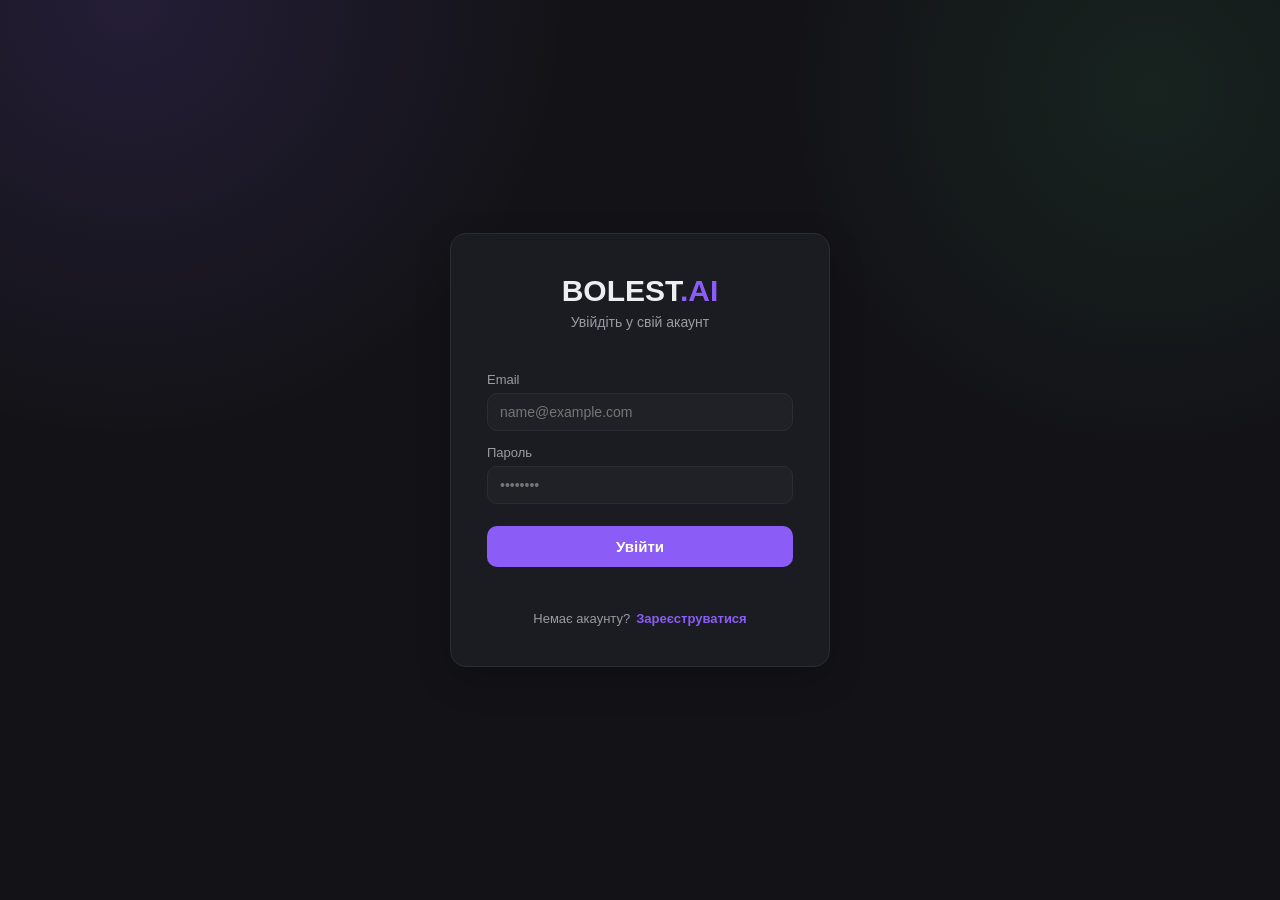
==== index.html @ 232102df "Update index.html" ====
<!DOCTYPE html>
<html lang="uk">
<head>
  <meta charset="UTF-8">
  <meta name="viewport" content="width=device-width, initial-scale=1.0">
  <title>BOLEST.AI — Підготовка до НМТ</title>
  <link rel="stylesheet" href="style.css">
  <!-- Supabase SDK -->
  <script src="https://cdn.jsdelivr.net/npm/@supabase/supabase-js@2"></script>
  <script defer src="script.js"></script>
  <link rel="stylesheet" href="https://cdn.jsdelivr.net/npm/katex@0.16.8/dist/katex.min.css">
  <script defer src="https://cdn.jsdelivr.net/npm/katex@0.16.8/dist/katex.min.js"></script>
  <script defer src="https://cdn.jsdelivr.net/npm/katex@0.16.8/dist/contrib/auto-render.min.js"></script>
</head>
<body>

  <!-- МОДАЛЬНЕ ВІКНО -->
  <div id="modal-overlay" class="modal-overlay">
    <div class="modal-box">
      <button id="modal-close" class="modal-close-btn">&times;</button>
      <div id="modal-content"></div>
    </div>
  </div>

  <!-- ЕКРАН 1: АВТОРИЗАЦІЯ -->
  <div id="screen-auth" class="screen active">
    <div class="auth-container">
      <div class="auth-card">
        <h1 class="auth-logo">BOLEST<span>.AI</span></h1>
        <p id="auth-mode-subtitle" class="auth-subtitle">Увійдіть у свій акаунт</p>
        
        <div class="auth-form">
          <label class="auth-label">Email</label>
          <input type="email" id="email-input" class="auth-input" placeholder="name@example.com">
          
          <label class="auth-label">Пароль</label>
          <input type="password" id="password-input" class="auth-input" placeholder="••••••••">
          
          <button id="auth-submit-btn" class="auth-btn" type="button">Увійти</button>
          <p id="auth-note" class="auth-note"></p>
          
          <div class="auth-switch-row">
            <span id="auth-switch-text">Немає акаунту?</span>
            <button id="auth-switch-btn" class="auth-switch-link" type="button">Зареєструватися</button>
          </div>
        </div>
      </div>
    </div>
  </div>

  <!-- ЕКРАН 2: НАЛАШТУВАННЯ ПРОФІЛЮ -->
  <div id="screen-setup" class="screen">
    <div class="setup-container">
      <div class="setup-card">
        <h2>Налаштування профілю</h2>
        <p class="setup-subtitle">Розкажіть трохи про себе перед початком</p>
        
        <div class="setup-avatar-section">
          <div class="setup-avatar-preview">
            <img id="avatar-img" src="" alt="Avatar" style="display: none;">
            <span id="avatar-placeholder">?</span>
          </div>
          <label class="setup-file-label">
            Обрати аватарку
            <input type="file" id="avatar-input" accept="image/*" style="display: none;">
          </label>
        </div>

        <label class="auth-label">Нікнейм</label>
        <input type="text" id="nickname-input" class="auth-input" placeholder="Ваше ім'я або нік">

        <label class="auth-label">Статус або мета</label>
        <div class="setup-quote-row">
          <input type="text" id="description-input" class="auth-input" placeholder="Наприклад: Здати НМТ на 200 балів!">
          <button id="random-quote-btn" class="secondary-btn" type="button">Випадкова</button>
        </div>

        <button id="finish-setup-btn" class="auth-btn" type="button" style="margin-top: 24px;">Зберегти і продовжити</button>
      </div>
    </div>
  </div>

  <!-- ЕКРАН 3: ГОЛОВНИЙ ІНТЕРФЕЙС -->
  <div id="screen-dashboard" class="screen">
    <div class="dashboard-layout">
      
      <!-- БОКОВА ПАНЕЛЬ -->
      <aside class="sidebar">
        <div class="sidebar-logo">BOLEST<span>.AI</span></div>
        <nav class="sidebar-nav">
          <button class="nav-btn active" data-nav="dashboard">Головна</button>
          <button class="nav-btn" data-nav="analytics">Аналітика</button>
          <button class="nav-btn" data-nav="leaderboard">Рейтинг</button>
          <button class="nav-btn" data-nav="profile">Профіль</button>
          <button class="nav-btn" data-nav="contacts">Контакти</button>
          <button class="nav-btn" data-nav="about">Про проєкт</button>
        </nav>
      </aside>

      <!-- ОСНОВНИЙ КОНТЕНТ -->
      <main class="main-content">
        
        <!-- ВКЛАДКА: ГОЛОВНА -->
        <div id="view-dashboard" class="content-view active">
          <header class="content-header">
            <div>
              <h1>Головна панель</h1>
              <p>Ваш прогрес підготовки до Національного мультипредметного тесту</p>
            </div>
            <div class="level-badge-box">
              <span id="level-title">Рівень 1</span>
              <div class="level-bar"><div id="xp-fill" class="level-fill" style="width: 0%;"></div></div>
              <span id="level-points" class="level-pts">0/100</span>
            </div>
          </header>

          <div class="dashboard-grid">
            <div class="card subject-card">
              <h3>Математика</h3>
              <div class="score-display"><span id="score-math">—</span><span>/ 200</span></div>
              <p id="range-math" class="range-note">Ще не складали</p>
            </div>
            <div class="card subject-card">
              <h3>Українська мова</h3>
              <div class="score-display"><span id="score-ukrainian">—</span><span>/ 200</span></div>
              <p id="range-ukrainian" class="range-note">Ще не складали</p>
            </div>
            <div class="card subject-card">
              <h3>Історія України</h3>
              <div class="score-display"><span id="score-history">—</span><span>/ 200</span></div>
              <p id="range-history" class="range-note">Ще не складали</p>
            </div>
          </div>

          <div class="actions-row">
            <button id="btn-session" class="primary-btn">+ Навчальна сесія</button>
            <button id="btn-test" class="secondary-btn">Пробний тест</button>
          </div>

          <div class="card mt-24">
            <h3>Пріоритетні теми для опрацювання</h3>
            <div id="priorities-list" class="sessions-grid"></div>
          </div>
        </div>

        <!-- ВКЛАДКА: АНАЛІТИКА -->
        <div id="view-analytics" class="content-view">
          <header class="content-header">
            <h1>Аналітика та динаміка</h1>
            <p>Графіки зростання балів та детальна статистика по предметах</p>
          </header>

          <div class="card">
            <h3>Динаміка результатів тестів</h3>
            <div class="chart-container">
              <svg id="analytics-chart" width="640" height="280"></svg>
              <div id="chart-empty-note" class="chart-empty">Недостатньо даних для побудови графіка</div>
            </div>
          </div>

          <div class="analytics-grid mt-24">
            <div class="card">
              <h4>Математика</h4>
              <p>Питань розв'язано: <strong id="an-math-questions">0</strong></p>
              <p>Точність: <strong id="an-math-accuracy">0%</strong></p>
              <p>Останній бал: <strong id="an-table-math">—</strong></p>
            </div>
            <div class="card">
              <h4>Українська мова</h4>
              <p>Питань розв'язано: <strong id="an-ukrainian-questions">0</strong></p>
              <p>Точність: <strong id="an-ukrainian-accuracy">0%</strong></p>
              <p>Останній бал: <strong id="an-table-ukrainian">—</strong></p>
            </div>
            <div class="card">
              <h4>Історія України</h4>
              <p>Питань розв'язано: <strong id="an-history-questions">0</strong></p>
              <p>Точність: <strong id="an-history-accuracy">0%</strong></p>
              <p>Останній бал: <strong id="an-table-history">—</strong></p>
            </div>
          </div>
        </div>

        <!-- ВКЛАДКА: РЕЙТИНГ -->
        <div id="view-leaderboard" class="content-view">
          <header class="content-header">
            <h1>Таблиця лідерів</h1>
            <p>Змагайтеся з іншими учнями за першість у рейтингу</p>
          </header>

          <div class="filters-row">
            <button class="filter-btn active" data-filter="questions">За питаннями</button>
            <button class="filter-btn" data-filter="accuracy">За точністю</button>
            <button class="filter-btn" data-filter="math">Математика</button>
            <button class="filter-btn" data-filter="ukrainian">Укр. мова</button>
            <button class="filter-btn" data-filter="history">Історія</button>
          </div>

          <div class="card mt-16">
            <div id="leaderboard-list" class="leaderboard-container">
              <p class="leaderboard-empty">Завантаження...</p>
            </div>
          </div>
        </div>

        <!-- ВКЛАДКА: КОНТАКТИ -->
        <div id="view-contacts" class="content-view">
          <header class="content-header">
            <h1>Контакти</h1>
            <p>Зв’яжіться з нами, якщо знайшли помилку або хочете запропонувати зміни.</p>
          </header>

          <div class="card info-page-card">
            <div class="info-page-icon">✉</div>
            <div class="info-page-content">
              <h3>Зворотний зв’язок</h3>
              <p>Ви можете написати нам, щоб повідомити про помилку на сайті, неточність у питаннях або запропонувати власні ідеї та зміни.</p>
              <a class="contact-email-link" href="mailto:rronmtprepcontacts@example.com">rronmtprepcontacts@example.com</a>
              <p class="info-page-note">Замініть адресу пошти у коді на свою.</p>
            </div>
          </div>
        </div>

        <!-- ВКЛАДКА: ПРО ПРОЄКТ -->
        <div id="view-about" class="content-view">
          <header class="content-header">
            <h1>Про проєкт</h1>
            <p>Інформація про BOLEST.AI</p>
          </header>

          <div class="card about-placeholder-card">
            <div class="about-placeholder"></div>
          </div>
        </div>

        <!-- ВКЛАДКА: ПРОФІЛЬ -->
        <div id="view-profile" class="content-view">
          <header class="content-header">
            <h1>Мій профіль</h1>
            <p>Особисті дані та статистика акаунта</p>
          </header>

          <div class="card profile-card-box">
            <div class="profile-avatar-large">
              <img id="profile-avatar-img" src="" alt="Avatar" style="display: none;">
              <span id="profile-avatar-placeholder">?</span>
            </div>
            <div class="profile-info-box">
              <h2 id="profile-nickname">—</h2>
              <p id="profile-description" class="profile-desc">Опис відсутній</p>
              <div class="profile-badges-row">
                <span id="profile-level" class="badge">Рівень 1</span>
                <span id="profile-questions" class="badge">0 питань</span>
              </div>
            </div>
          </div>
        </div>

      </main>
    </div>
  </div>

  <!-- ЕКРАН 4: НАВЧАЛЬНА СЕСІЯ -->
  <div id="screen-session" class="screen">
    <div class="session-box session-box-wide">
      <div class="session-top-bar">
        <button id="session-exit-btn" class="secondary-btn">Вийти</button>
        <div class="session-progress-bar-container">
          <div id="session-progress-label" class="session-progress-text">Питання 1 з 10</div>
          <div class="level-bar"><div id="session-progress-fill" class="level-fill" style="width: 10%;"></div></div>
        </div>
        <div class="top-timer-wrap">
          <span id="session-topic-label" class="session-topic-badge">Тема</span>
          <span id="session-question-timer" class="question-timer">0:00</span>
        </div>
      </div>

      <div class="session-layout">
        <aside class="card hint-panel">
          <div class="hint-panel-header">Помічник</div>
          <div id="session-hints" class="session-hints"></div>
          <div id="session-hint-images" class="session-hint-images"></div>
        </aside>

        <div class="card session-card-main">
          <p id="session-question-text" class="session-q-text">Завантаження питання...</p>
          <div id="session-image"></div>
          <div id="session-options" class="session-options-list"></div>

          <div class="session-controls">
            <button id="session-prev-btn" class="secondary-btn" type="button">Попереднє питання</button>
            <button id="session-next-btn" class="primary-btn" type="button">Наступне питання</button>
            <button id="session-finish-btn" class="primary-btn" type="button">Завершити сесію</button>
          </div>
        </div>
      </div>
    </div>
  </div>

  <!-- ЕКРАН 5: РЕЗУЛЬТАТ СЕСІЇ / ТЕСТУ -->
  <div id="screen-result" class="screen">
    <div class="result-shell">
      <header class="result-header">
        <div>
          <div id="result-mode-badge" class="result-mode-badge">Навчальна сесія</div>
          <h1>Результати та аналітика</h1>
          <p id="result-subtitle">Розбір вашого темпу виконання.</p>
        </div>
        <button id="result-back-btn" class="secondary-btn" type="button">На головну</button>
      </header>

      <div class="result-summary-grid">
        <div class="result-stat-card">
          <span>Точність</span>
          <strong id="result-accuracy">0%</strong>
          <small id="result-score-line">0 з 0 правильних</small>
        </div>
        <div class="result-stat-card">
          <span>Середній час на питання</span>
          <strong id="result-avg-time">0:00</strong>
          <small id="result-time-line">За всіма питаннями</small>
        </div>
        <div class="result-stat-card">
          <span>Загальний час</span>
          <strong id="result-total-time">0:00</strong>
        </div>
      </div>

      <div class="card result-question-card">
        <div class="result-section-head">
          <div>
            <h2>Час на кожне питання</h2>
            <p>Шкала заповнюється відносно рекомендованого часу саме для цього завдання.</p>
          </div>
          <div class="result-legend">
            <span><i class="legend-swatch legend-good"></i>В нормі</span>
            <span><i class="legend-swatch legend-slow"></i>Повільно</span>
          </div>
        </div>
        <div id="result-questions-list" class="result-questions-list"></div>
      </div>
    </div>
  </div>

  <!-- ЕКРАН 6: ПРОБНИЙ ТЕСТ -->
  <div id="screen-test" class="screen">
    <div class="session-box">
      <div class="session-top-bar">
        <button id="test-exit-btn" class="secondary-btn">Вийти</button>
        <div class="session-progress-bar-container">
          <div id="test-progress-label" class="session-progress-text">Питання 1</div>
          <div class="level-bar"><div id="test-progress-fill" class="level-fill" style="width: 0%;"></div></div>
        </div>
        <div class="top-timer-wrap">
          <span id="test-topic-label" class="session-topic-badge">Пробний тест</span>
          <span id="test-question-timer" class="question-timer test-embedded-timer">0:00</span>
          <span id="test-total-timer" class="test-total-timer">60:00</span>
        </div>
      </div>
      <div class="card session-card-main">
        <p id="test-question-text" class="session-q-text">Завантаження питання...</p>
        <div id="test-image"></div>
        <div id="test-options" class="session-options-list"></div>
        <div class="session-controls">
          <button id="test-prev-btn" class="secondary-btn" type="button">Попереднє питання</button>
          <button id="test-next-btn" class="primary-btn" type="button">Наступне питання</button>
          <button id="test-finish-btn" class="primary-btn" type="button">Завершити тест</button>
        </div>
      </div>
    </div>
  </div>

  
</body>
</html>
---- style.css ----
/* ==================== ЗАГАЛЬНІ ЗМІННІ ==================== */
:root {
  --bg-main: #131317;
  --bg-panel: #1b1c22;
  --bg-panel-alt: #202127;
  --border-color: #2c2d34;
  --text-main: #eceef1;
  --text-muted: #9a9ba3;
  --accent: #8b5cf6;       /* фірмовий колір Bolest.ai (фіолетовий) */
  --accent-hover: #a179f7;
  --accent-soft: rgba(139, 92, 246, 0.15);
  --positive: #4ade80;
  --radius-md: 10px;
  --radius-lg: 16px;
}

* { box-sizing: border-box; }

html, body {
  margin: 0;
  padding: 0;
  height: 100%;
  background: var(--bg-main);
  color: var(--text-main);
  font-family: "Inter", "Segoe UI", Roboto, Arial, sans-serif;
}

.accent-text { color: var(--accent); }

/* ==================== ЕКРАНИ (LOGIN / SETUP / DASHBOARD) ==================== */
.screen {
  display: none;
  min-height: 100vh;
  width: 100%;
}
.screen.active {
  display: flex;
  align-items: center;
  justify-content: center;
}

.auth-card {
  background: var(--bg-panel);
  border: 1px solid var(--border-color);
  border-radius: var(--radius-lg);
  padding: 40px 36px;
  width: 100%;
  max-width: 380px;
  text-align: center;
  box-shadow: 0 10px 40px rgba(0,0,0,0.35);
}

.logo-text {
  font-size: 32px;
  font-weight: 800;
  margin: 0 0 6px;
}

.auth-subtitle {
  color: var(--text-muted);
  margin: 0 0 28px;
  font-size: 14px;
}

#username-input,
#password-input {
  width: 100%;
  background: var(--bg-panel-alt);
  border: 1px solid var(--border-color);
  border-radius: var(--radius-md);
  color: var(--text-main);
  padding: 10px 12px;
  font-size: 14px;
  font-family: inherit;
  outline: none;
  transition: border-color 0.2s ease;
}
#username-input:focus,
#password-input:focus { border-color: var(--accent); }

.auth-switch {
  text-align: center;
  font-size: 13px;
  color: var(--text-muted);
  margin: 16px 0 0;
}

.link-btn {
  background: none;
  border: none;
  color: var(--accent);
  font-size: 13px;
  font-weight: 700;
  cursor: pointer;
  padding: 0 0 0 4px;
}
.link-btn:hover { color: var(--accent-hover); text-decoration: underline; }

.primary-btn:disabled {
  opacity: 0.6;
  cursor: not-allowed;
  transform: none;
}

.auth-note {
  margin: 14px 0 0;
  font-size: 12px;
  color: #f87171;
  min-height: 14px;
  text-align: center;
}

/* ---------- Екран налаштування профілю ---------- */
.setup-card { max-width: 420px; text-align: left; }
.setup-card h2 { text-align: center; margin: 0 0 24px; font-size: 22px; }

.avatar-upload {
  display: flex;
  flex-direction: column;
  align-items: center;
  margin-bottom: 24px;
}

.avatar-preview {
  width: 88px;
  height: 88px;
  border-radius: 50%;
  background: var(--bg-panel-alt);
  border: 2px dashed var(--border-color);
  display: flex;
  align-items: center;
  justify-content: center;
  cursor: pointer;
  overflow: hidden;
  transition: border-color 0.2s ease;
}
.avatar-preview:hover { border-color: var(--accent); }
.avatar-preview img { width: 100%; height: 100%; object-fit: cover; }
#avatar-placeholder { font-size: 30px; color: var(--text-muted); }

.hint { font-size: 12px; color: var(--text-muted); margin: 8px 0 0; }

.field-label {
  display: block;
  font-size: 13px;
  color: var(--text-muted);
  margin: 16px 0 6px;
}

#nickname-input,
#description-input {
  width: 100%;
  background: var(--bg-panel-alt);
  border: 1px solid var(--border-color);
  border-radius: var(--radius-md);
  color: var(--text-main);
  padding: 10px 12px;
  font-size: 14px;
  font-family: inherit;
  outline: none;
  transition: border-color 0.2s ease;
}
#nickname-input:focus,
#description-input:focus { border-color: var(--accent); }

#description-input {
  resize: vertical;
  min-height: 70px;
}

.description-row {
  display: flex;
  flex-direction: column;
  gap: 8px;
}

.secondary-btn {
  align-self: flex-end;
  background: var(--accent-soft);
  color: var(--accent);
  border: 1px solid var(--accent);
  border-radius: var(--radius-md);
  padding: 6px 12px;
  font-size: 12px;
  font-weight: 600;
  cursor: pointer;
  transition: background 0.2s ease;
}
.secondary-btn:hover { background: rgba(139, 92, 246, 0.28); }

.primary-btn {
  width: 100%;
  margin-top: 26px;
  background: var(--accent);
  color: #fff;
  border: none;
  border-radius: var(--radius-md);
  padding: 12px 16px;
  font-size: 15px;
  font-weight: 700;
  cursor: pointer;
  transition: background 0.2s ease, transform 0.15s ease;
}
.primary-btn:hover { background: var(--accent-hover); transform: translateY(-1px); }

/* ==================== ГОЛОВНА СТОРІНКА (DASHBOARD) ==================== */
.app-layout {
  display: grid;
  grid-template-columns: 260px 1fr 320px;
  gap: 20px;
  width: 100%;
  max-width: 1500px;
  margin: 0 auto;
  padding: 24px;
  align-items: start;
}

/* ---------- Ліва колонка ---------- */
.sidebar-left {
  display: flex;
  flex-direction: column;
  gap: 20px;
}

.logo {
  font-size: 24px;
  font-weight: 800;
  padding: 4px 4px 0;
}

.main-nav {
  display: flex;
  flex-direction: column;
  gap: 4px;
  background: var(--bg-panel);
  border: 1px solid var(--border-color);
  border-radius: var(--radius-lg);
  padding: 8px;
}

.nav-btn {
  position: relative;
  overflow: hidden;
  background: transparent;
  border: none;
  color: var(--text-main);
  text-align: left;
  padding: 11px 14px;
  border-radius: var(--radius-md);
  font-size: 14px;
  font-weight: 600;
  cursor: pointer;
  z-index: 0;
}

/* анімація наведення: заливка зліва направо */
.nav-btn::before {
  content: "";
  position: absolute;
  top: 0;
  left: 0;
  height: 100%;
  width: 0;
  background: var(--accent-soft);
  z-index: -1;
  transition: width 0.35s ease;
}
.nav-btn:hover::before,
.nav-btn.active::before {
  width: 100%;
}
.nav-btn.active { color: var(--accent); }
.nav-btn span { position: relative; }

.score-block {
  background: var(--bg-panel);
  border: 1px solid var(--border-color);
  border-radius: var(--radius-lg);
  padding: 18px;
}

.score-header {
  display: flex;
  justify-content: space-between;
  align-items: center;
  color: var(--text-muted);
  font-size: 13px;
  margin-bottom: 14px;
}

.collapse-btn {
  background: none;
  border: none;
  color: var(--text-muted);
  cursor: pointer;
  font-size: 14px;
}

.subject-row {
  padding: 12px 0;
  border-top: 1px solid var(--border-color);
}
.subject-row:first-of-type { border-top: none; }

.subject-top {
  display: flex;
  justify-content: space-between;
  align-items: baseline;
}

.subject-name {
  font-size: 13px;
  color: var(--text-muted);
}

.subject-score {
  font-size: 18px;
  font-weight: 700;
}

.score-diff {
  font-size: 12px;
  color: var(--positive);
  font-weight: 700;
}

.subject-range {
  font-size: 12px;
  color: var(--text-muted);
  margin-top: 2px;
}

/* ---------- Центральна колонка ---------- */
.content-center {
  background: var(--bg-panel);
  border: 1px solid var(--border-color);
  border-radius: var(--radius-lg);
  padding: 28px;
  min-height: 500px;
}

.project-info h2 {
  margin-top: 0;
  font-size: 22px;
}

/* ==================== АНАЛІТИКА ==================== */
.content-view { display: none; }
.content-view.active { display: block; }

#view-analytics h2 {
  margin-top: 0;
  font-size: 22px;
}

.analytics-columns {
  display: grid;
  grid-template-columns: repeat(3, 1fr);
  gap: 14px;
  margin: 20px 0 24px;
}

.analytics-col {
  background: var(--bg-panel-alt);
  border: 1px solid var(--border-color);
  border-radius: var(--radius-md);
  padding: 16px;
}

.analytics-col-title {
  font-size: 14px;
  margin: 0 0 14px;
  display: flex;
  align-items: center;
  gap: 8px;
}

.analytics-stat {
  padding: 8px 0;
  border-top: 1px solid var(--border-color);
}
.analytics-stat:first-of-type { border-top: none; }
.analytics-stat strong { display: block; font-size: 20px; }
.analytics-stat span { font-size: 12px; color: var(--text-muted); }

.analytics-table {
  width: 100%;
  border-collapse: collapse;
  margin-bottom: 28px;
  background: var(--bg-panel-alt);
  border: 1px solid var(--border-color);
  border-radius: var(--radius-md);
  overflow: hidden;
}
.analytics-table th,
.analytics-table td {
  text-align: left;
  padding: 12px 16px;
  font-size: 13px;
}
.analytics-table th {
  color: var(--text-muted);
  font-weight: 600;
  border-bottom: 1px solid var(--border-color);
}
.analytics-table td { font-size: 15px; font-weight: 700; }
.analytics-table tr:not(:last-child) td { border-bottom: 1px solid var(--border-color); }

.legend-dot {
  display: inline-block;
  width: 9px;
  height: 9px;
  border-radius: 50%;
  margin-right: 8px;
  vertical-align: middle;
}
.dot-math { background: #f472b6; }
.dot-ukrainian { background: #facc15; }
.dot-history { background: #4ade80; }

.analytics-chart-block h3 {
  font-size: 15px;
  margin: 0 0 14px;
}

#analytics-chart {
  width: 100%;
  height: 260px;
  background: var(--bg-panel-alt);
  border: 1px solid var(--border-color);
  border-radius: var(--radius-md);
}

.chart-legend {
  display: flex;
  gap: 18px;
  margin-top: 12px;
  flex-wrap: wrap;
}
.legend-item {
  font-size: 12px;
  color: var(--text-muted);
  display: flex;
  align-items: center;
}

.chart-empty {
  font-size: 12px;
  color: var(--text-muted);
  margin-top: 10px;
}

/* ==================== ПРОФІЛЬ ==================== */
.profile-view {
  display: flex;
  flex-direction: column;
  align-items: center;
  text-align: center;
  padding: 20px 0 10px;
}

.profile-top-row {
  display: flex;
  gap: 22px;
  align-items: center;
  margin-bottom: 28px;
  font-size: 14px;
  color: var(--text-muted);
}
.profile-level {
  color: var(--accent);
  font-weight: 700;
  font-size: 15px;
}

.profile-avatar-big {
  width: 140px;
  height: 140px;
  border-radius: 50%;
  background: var(--bg-panel-alt);
  border: 2px dashed var(--border-color);
  display: flex;
  align-items: center;
  justify-content: center;
  overflow: hidden;
  margin-bottom: 18px;
}
.profile-avatar-big img { width: 100%; height: 100%; object-fit: cover; }
#profile-avatar-placeholder {
  font-size: 12px;
  color: var(--text-muted);
  padding: 0 10px;
}

.profile-nickname { font-size: 20px; margin: 0 0 8px; }
.profile-description {
  font-size: 13px;
  color: var(--text-muted);
  max-width: 360px;
  line-height: 1.5;
  margin: 0;
}

/* ==================== ЛІДЕРБОРД ==================== */
#view-leaderboard h2 { margin-top: 0; font-size: 22px; }

.leaderboard-filters {
  display: flex;
  gap: 8px;
  flex-wrap: wrap;
  margin: 16px 0 22px;
}

.filter-btn {
  background: var(--bg-panel-alt);
  border: 1px solid var(--border-color);
  color: var(--text-muted);
  border-radius: 20px;
  padding: 7px 14px;
  font-size: 12px;
  font-weight: 600;
  cursor: pointer;
  transition: color 0.2s ease, border-color 0.2s ease;
}
.filter-btn:hover { color: var(--text-main); }
.filter-btn.active {
  color: var(--accent);
  border-color: var(--accent);
  background: var(--accent-soft);
}

.leaderboard-list {
  display: flex;
  flex-direction: column;
  gap: 8px;
}

.leaderboard-row {
  display: flex;
  align-items: center;
  gap: 14px;
  background: var(--bg-panel-alt);
  border: 1px solid var(--border-color);
  border-radius: var(--radius-md);
  padding: 10px 16px;
}

.leaderboard-rank {
  width: 22px;
  font-size: 13px;
  font-weight: 700;
  color: var(--text-muted);
  text-align: center;
}

.leaderboard-avatar {
  width: 34px;
  height: 34px;
  border-radius: 50%;
  background: var(--bg-panel);
  border: 1px solid var(--border-color);
  overflow: hidden;
  display: flex;
  align-items: center;
  justify-content: center;
  font-size: 11px;
  color: var(--text-muted);
  flex-shrink: 0;
}
.leaderboard-avatar img { width: 100%; height: 100%; object-fit: cover; }

.leaderboard-name {
  flex: 1;
  font-size: 14px;
  font-weight: 600;
}

.leaderboard-value {
  font-size: 15px;
  font-weight: 700;
  color: var(--accent);
}

.leaderboard-empty {
  font-size: 13px;
  color: var(--text-muted);
}

/* ==================== МОДАЛКА-МАЙСТЕР (вибір тем / кількості питань) ==================== */
.modal-box-wide { max-width: 560px; }

.topic-picker {
  max-height: 360px;
  overflow-y: auto;
  padding-right: 6px;
}

.topic-picker-subject {
  margin-bottom: 16px;
}
.topic-picker-subject h4 {
  font-size: 13px;
  margin: 0 0 8px;
  display: flex;
  align-items: center;
  gap: 8px;
}

.topic-checkbox-row {
  display: flex;
  align-items: center;
  gap: 9px;
  padding: 6px 0;
  font-size: 13px;
  cursor: pointer;
}
.topic-checkbox-row input { accent-color: var(--accent); width: 15px; height: 15px; flex-shrink: 0; }

.slider-row {
  padding: 10px 0;
  border-top: 1px solid var(--border-color);
}
.slider-row:first-child { border-top: none; }

.slider-row-label {
  font-size: 13px;
  margin-bottom: 8px;
  display: flex;
  justify-content: space-between;
}
.slider-row-label .slider-value { color: var(--accent); font-weight: 700; }

.slider-row input[type="range"] {
  width: 100%;
  accent-color: var(--accent);
}

.subject-radio-row {
  display: flex;
  gap: 10px;
  margin-bottom: 18px;
}
.subject-radio-option {
  flex: 1;
  text-align: center;
  border: 1px solid var(--border-color);
  border-radius: var(--radius-md);
  padding: 12px 8px;
  cursor: pointer;
  font-size: 13px;
  font-weight: 600;
  color: var(--text-muted);
  transition: border-color 0.2s ease, color 0.2s ease;
}
.subject-radio-option input { display: none; }
.subject-radio-option.selected {
  border-color: var(--accent);
  color: var(--accent);
  background: var(--accent-soft);
}

.modal-error { color: #f87171; font-size: 12px; margin-top: 10px; text-align: center; }

/* ==================== ЕКРАН НАВЧАЛЬНОЇ СЕСІЇ / ПРОБНОГО ТЕСТУ ==================== */
.session-layout {
  display: grid;
  grid-template-columns: 340px 1fr;
  gap: 0;
  height: 100vh;
}

.session-hint-panel {
  background: var(--bg-panel);
  border-right: 1px solid var(--border-color);
  padding: 32px 28px;
  display: flex;
  flex-direction: column;
}
.session-hint-panel h3 { margin: 0 0 18px; font-size: 18px; }

.hint-buttons {
  display: flex;
  flex-direction: column;
  gap: 8px;
  margin-bottom: 18px;
}
.hint-btn {
  background: var(--bg-panel-alt);
  border: 1px solid var(--border-color);
  color: var(--text-main);
  border-radius: var(--radius-md);
  padding: 10px 14px;
  font-size: 13px;
  font-weight: 600;
  cursor: pointer;
  text-align: left;
  transition: border-color 0.2s ease;
}
.hint-btn:hover { border-color: var(--accent); }

.hint-output {
  font-size: 13px;
  color: var(--text-muted);
  line-height: 1.6;
  background: var(--bg-panel-alt);
  border: 1px solid var(--border-color);
  border-radius: var(--radius-md);
  padding: 14px;
}

.session-question-panel {
  padding: 32px 40px;
  overflow-y: auto;
}

.session-top-bar {
  display: flex;
  justify-content: space-between;
  align-items: center;
  margin-bottom: 12px;
}
.session-top-bar span { font-size: 13px; color: var(--text-muted); font-weight: 600; }

.session-exit-btn {
  background: none;
  border: none;
  color: var(--text-muted);
  font-size: 22px;
  cursor: pointer;
  line-height: 1;
}
.session-exit-btn:hover { color: var(--text-main); }

.session-progress-bar {
  background: var(--bg-panel-alt);
  border-radius: 20px;
  height: 6px;
  overflow: hidden;
  margin-bottom: 22px;
}
.session-progress-fill, .test-progress-fill {
  height: 100%;
  background: var(--accent);
  border-radius: 20px;
  transition: width 0.3s ease;
}

.session-topic-label {
  font-size: 12px;
  color: var(--accent);
  font-weight: 700;
  margin-bottom: 10px;
  text-transform: uppercase;
  letter-spacing: 0.03em;
}

.session-question-text {
  font-size: 18px;
  line-height: 1.5;
  margin-bottom: 26px;
  max-width: 720px;
}

.session-options {
  display: flex;
  flex-direction: column;
  gap: 12px;
  max-width: 720px;
  margin-bottom: 26px;
}

.session-option {
  display: flex;
  align-items: center;
  gap: 14px;
  border: 1px solid var(--border-color);
  background: var(--bg-panel-alt);
  border-radius: var(--radius-md);
  padding: 14px 18px;
  cursor: pointer;
  font-size: 14px;
  transition: border-color 0.2s ease, background 0.2s ease;
}
.session-option:hover { border-color: var(--accent); }
.session-option.selected { border-color: #ffffff; background: rgba(255, 255, 255, 0.08); box-shadow: 0 0 0 1px #ffffff inset; }
.session-option.disabled { pointer-events: none; opacity: 0.7; }
.session-option.selected-neutral { border-color: var(--accent); }

.session-option-letter {
  width: 26px;
  height: 26px;
  border-radius: 50%;
  background: var(--bg-panel);
  border: 1px solid var(--border-color);
  display: flex;
  align-items: center;
  justify-content: center;
  font-size: 12px;
  font-weight: 700;
  flex-shrink: 0;
}

.session-bottom-actions { max-width: 720px; }
.session-action-btn { width: auto; padding: 12px 28px; margin-top: 0; }

/* ==================== ПРОБНИЙ ТЕСТ: топбар з навігацією по питаннях ==================== */
.test-layout {
  padding: 32px 40px;
  max-width: 820px;
  margin: 0 auto;
}

.test-top-bar {
  display: flex;
  justify-content: space-between;
  align-items: center;
  margin-bottom: 12px;
}

.test-nav-dropdown-wrap { position: relative; }
.test-nav-btn {
  background: var(--bg-panel-alt);
  border: 1px solid var(--border-color);
  color: var(--text-main);
  border-radius: var(--radius-md);
  padding: 8px 14px;
  font-size: 13px;
  font-weight: 600;
  cursor: pointer;
}

.test-nav-dropdown {
  display: none;
  position: absolute;
  top: calc(100% + 6px);
  left: 0;
  background: var(--bg-panel);
  border: 1px solid var(--border-color);
  border-radius: var(--radius-md);
  max-height: 260px;
  overflow-y: auto;
  min-width: 160px;
  z-index: 20;
  padding: 6px;
}
.test-nav-dropdown.active { display: block; }

.test-nav-item {
  padding: 8px 10px;
  font-size: 13px;
  border-radius: 6px;
  cursor: pointer;
  color: var(--text-muted);
}
.test-nav-item:hover { background: var(--bg-panel-alt); }
.test-nav-item.answered { color: var(--text-main); }
.test-nav-item.current { color: var(--accent); font-weight: 700; }

.test-bottom-bar {
  display: flex;
  justify-content: space-between;
  max-width: 720px;
}

.project-text-placeholder {
  color: var(--text-muted);
  line-height: 1.6;
  font-size: 14px;
}

/* ---------- Права колонка ---------- */
.sidebar-right {
  display: flex;
  flex-direction: column;
  gap: 16px;
}

.level-block,
.streak-block,
.stats-block,
.priorities-block {
  background: var(--bg-panel);
  border: 1px solid var(--border-color);
  border-radius: var(--radius-lg);
  padding: 18px;
}

.level-header {
  display: flex;
  justify-content: space-between;
  font-size: 14px;
  font-weight: 700;
  margin-bottom: 10px;
}
.level-points { color: var(--text-muted); font-weight: 500; }

.xp-bar {
  background: var(--bg-panel-alt);
  border-radius: 20px;
  height: 8px;
  overflow: hidden;
}
.xp-fill {
  height: 100%;
  background: var(--accent);
  border-radius: 20px;
}

.streak-title {
  font-size: 13px;
  color: var(--text-muted);
  margin: 0 0 12px;
}

.streak-days {
  display: grid;
  grid-template-columns: repeat(7, 1fr);
  gap: 6px;
}

.day-cell {
  background: var(--bg-panel-alt);
  border-radius: 8px;
  padding: 8px 0;
  text-align: center;
  font-size: 11px;
  color: var(--text-muted);
}

.stats-tabs-static {
  font-size: 13px;
  font-weight: 700;
  color: var(--accent);
  border-bottom: 1px solid var(--border-color);
  padding-bottom: 10px;
  margin-bottom: 14px;
}

.stats-numbers {
  display: flex;
  justify-content: space-between;
  text-align: center;
}
.stat-item strong { display: block; font-size: 18px; }
.stat-item span { font-size: 11px; color: var(--text-muted); }

.priorities-block h3 {
  font-size: 14px;
  margin: 0 0 14px;
}

.priorities-list {
  max-height: 320px;
  overflow-y: auto;
  display: flex;
  flex-direction: column;
  padding-right: 4px;
}

.session-item {
  display: flex;
  flex-direction: column;
  gap: 4px;
  padding: 10px 0;
  border-top: 1px solid var(--border-color);
}
.session-item:first-child { border-top: none; }
.session-topic-name { font-size: 13px; font-weight: 600; }

.session-label {
  font-size: 12px;
  color: var(--text-muted);
}

.session-topic {
  display: inline-block;
  width: fit-content;
  padding: 3px 10px;
  border-radius: 6px;
  font-size: 13px;
  font-weight: 700;
  color: #14151a;
}

/* кольори тем — статичні, як у оригіналі */
.topic-pink    { background: #f472b6; }
.topic-yellow  { background: #facc15; }
.topic-green   { background: #4ade80; }
.topic-default { background: #9ca3af; }

.session-progress {
  font-size: 12px;
  color: var(--text-muted);
}

.action-buttons {
  display: grid;
  grid-template-columns: 1fr 1fr;
  gap: 10px;
}
.action-btn.wide {
  grid-column: 1 / -1;
}

.action-btn {
  position: relative;
  overflow: hidden;
  z-index: 0;
  background: var(--bg-panel);
  border: 1px solid var(--border-color);
  border-radius: var(--radius-md);
  color: var(--text-main);
  font-size: 13px;
  font-weight: 600;
  padding: 12px 10px;
  cursor: pointer;
  display: flex;
  align-items: center;
  justify-content: center;
  gap: 6px;
}

.action-btn::before {
  content: "";
  position: absolute;
  top: 0;
  left: 0;
  height: 100%;
  width: 0;
  background: var(--accent-soft);
  z-index: -1;
  transition: width 0.35s ease;
}
.action-btn:hover::before { width: 100%; }
.action-btn .plus { color: var(--accent); font-weight: 800; }

/* ==================== МОДАЛЬНЕ ВІКНО ==================== */
.modal-overlay {
  display: none;
  position: fixed;
  inset: 0;
  background: rgba(0, 0, 0, 0.6);
  align-items: center;
  justify-content: center;
  z-index: 100;
}
.modal-overlay.active {
  display: flex;
}

.modal-box {
  position: relative;
  background: var(--bg-panel);
  border: 1px solid var(--border-color);
  border-radius: var(--radius-lg);
  padding: 28px;
  width: 100%;
  max-width: 380px;
}

.modal-close {
  position: absolute;
  top: 12px;
  right: 14px;
  background: none;
  border: none;
  color: var(--text-muted);
  font-size: 20px;
  cursor: pointer;
  line-height: 1;
}
.modal-close:hover { color: var(--text-main); }

.modal-content h3 {
  margin: 0 0 18px;
  font-size: 18px;
}

.modal-field-label {
  display: block;
  font-size: 13px;
  color: var(--text-muted);
  margin: 14px 0 6px;
}

.modal-content select,
.modal-content input[type="number"] {
  width: 100%;
  background: var(--bg-panel-alt);
  border: 1px solid var(--border-color);
  border-radius: var(--radius-md);
  color: var(--text-main);
  padding: 10px 12px;
  font-size: 14px;
  font-family: inherit;
  outline: none;
}
.modal-content select:focus,
.modal-content input[type="number"]:focus {
  border-color: var(--accent);
}

.modal-hint {
  font-size: 12px;
  color: var(--text-muted);
  margin: 6px 0 0;
}

.modal-submit-btn {
  width: 100%;
  margin-top: 22px;
  background: var(--accent);
  color: #fff;
  border: none;
  border-radius: var(--radius-md);
  padding: 12px 16px;
  font-size: 14px;
  font-weight: 700;
  cursor: pointer;
  transition: background 0.2s ease;
}
.modal-submit-btn:hover { background: var(--accent-hover); }

.modal-result {
  margin-top: 16px;
  font-size: 13px;
  color: var(--text-muted);
  text-align: center;
}

/* ==================== АДАПТИВНІСТЬ ==================== */
@media (max-width: 1100px) {
  .app-layout {
    grid-template-columns: 1fr;
  }
}

/* ==================== ФІНАЛЬНЕ ВИРІВНЮВАННЯ DASHBOARD ==================== */
.app-layout {
  grid-template-columns: 180px minmax(430px, 1.45fr) 190px minmax(330px, 1.05fr) 220px;
  grid-template-rows: auto auto;
  column-gap: 14px;
  row-gap: 14px;
  width: min(100%, 1580px);
  max-width: 1580px;
  padding: 28px 24px;
  align-items: start;
}

.sidebar-left {
  grid-column: 1;
  grid-row: 1 / 3;
}

.content-center {
  grid-column: 2;
  grid-row: 1 / 3;
  min-height: 430px;
  padding: 28px;
}

/* Праву панель розкладаємо по окремих блоках, щоб вони не злипалися
   в одну вузьку колонку. Сам HTML при цьому не змінюється. */
.sidebar-right { display: contents; }

.level-block {
  grid-column: 3;
  grid-row: 1;
}

.stats-block {
  grid-column: 3;
  grid-row: 2;
}

.priorities-block {
  grid-column: 4;
  grid-row: 1 / 3;
  min-width: 0;
  height: 100%;
}

.action-buttons {
  grid-column: 5;
  grid-row: 1 / 3;
  align-self: start;
  display: grid;
  grid-template-columns: 1fr 1fr;
  gap: 10px;
}

.streak-block { display: none !important; }

.level-block,
.stats-block,
.priorities-block {
  padding: 18px;
}

.priorities-list {
  max-height: 390px;
}

.action-btn {
  min-height: 48px;
  font-size: 13px;
}

.action-btn.wide { min-height: 44px; }

.project-info h2 { font-size: 24px; }
.project-text-placeholder { font-size: 15px; max-width: 680px; }

/* Аналітика: графік залишається після таблиці та статистики, а не збоку. */
#view-analytics .analytics-chart-block {
  margin-top: 24px;
}

#analytics-chart {
  height: 300px;
}

@media (max-width: 1250px) {
  .app-layout {
    grid-template-columns: 170px minmax(360px, 1fr) 180px minmax(300px, 1fr);
  }
  .action-buttons {
    grid-column: 3 / 5;
    grid-row: 3;
  }
  .priorities-block { grid-column: 4; grid-row: 1 / 3; }
}

@media (max-width: 900px) {
  .app-layout {
    grid-template-columns: 1fr;
    grid-template-rows: auto;
  }
  .sidebar-left,
  .content-center,
  .level-block,
  .stats-block,
  .priorities-block,
  .action-buttons {
    grid-column: 1;
    grid-row: auto;
  }
  .sidebar-left,
  .content-center { min-height: auto; }
}

/* ==================== DASHBOARD: ОРИГІНАЛЬНЕ РОЗТАШУВАННЯ ====================
   Три чіткі колонки: меню | основний блок | права панель.
   Не змінюємо HTML/JS — лише повертаємо потрібну геометрію. */
@media (min-width: 1251px) {
  .app-layout {
    display: grid;
    grid-template-columns: 195px minmax(0, 630px) 244px;
    grid-template-rows: auto;
    column-gap: 20px;
    row-gap: 20px;
    width: 1030px;
    max-width: calc(100vw - 40px);
    margin: 0 auto;
    padding: 42px 0;
    align-items: start;
  }

  .sidebar-left {
    grid-column: 1;
    grid-row: 1;
    gap: 18px;
  }

  .content-center {
    grid-column: 2;
    grid-row: 1;
    width: 630px;
    min-height: 378px;
    padding: 24px 20px;
  }

  .project-info h2 {
    font-size: 20px;
    margin-bottom: 14px;
  }

  .project-text-placeholder {
    font-size: 13px;
    max-width: 560px;
  }

  /* Права частина — одна вертикальна колонка, як на референсі. */
  .sidebar-right {
    grid-column: 3;
    grid-row: 1;
    display: flex !important;
    flex-direction: column;
    gap: 16px;
    min-width: 0;
  }

  .level-block,
  .stats-block,
  .priorities-block {
    grid-column: auto !important;
    grid-row: auto !important;
    width: 244px;
    min-width: 0;
    padding: 14px;
  }

  .level-block {
    min-height: 62px;
  }

  .stats-block {
    min-height: 72px;
  }

  .priorities-block {
    height: 288px;
  }

  .priorities-list {
    max-height: 220px;
  }

  .action-buttons {
    grid-column: auto !important;
    grid-row: auto !important;
    width: 244px;
    display: grid;
    grid-template-columns: 1fr 1fr;
    gap: 8px;
  }

  .action-btn {
    min-height: 48px;
    padding: 9px 7px;
    font-size: 12px;
  }

  .action-btn.wide {
    min-height: 42px;
  }

  /* Старий блок "дні поспіль" не повинен з'являтися навіть якщо
     він буде присутній у старій версії розмітки. */
  .streak-block {
    display: none !important;
  }
}

/* ==================== ФІНАЛЬНИЙ ФІКС LAYOUT ====================
   Один стабільний grid без накладання блоків. */
@media (min-width: 1201px) {
  .app-layout {
    display: grid;
    grid-template-columns: 200px minmax(520px, 1fr) 190px 330px 190px;
    gap: 16px;
    width: min(100% - 48px, 1500px);
    max-width: 1500px;
    margin: 0 auto;
    padding: 34px 0 50px;
    align-items: start;
  }

  .sidebar-left,
  .content-center,
  .sidebar-right {
    min-width: 0;
  }

  .sidebar-left {
    grid-column: 1;
    grid-row: 1;
    gap: 16px;
  }

  .content-center {
    grid-column: 2;
    grid-row: 1;
    width: auto;
    min-height: 440px;
    padding: 28px 24px;
  }

  .sidebar-right {
    display: contents !important;
  }

  .level-block {
    grid-column: 3;
    grid-row: 1;
    width: auto;
    min-width: 0;
  }

  .stats-block {
    grid-column: 3;
    grid-row: 2;
    width: auto;
    min-width: 0;
    align-self: start;
  }

  .priorities-block {
    grid-column: 4;
    grid-row: 1 / span 2;
    width: auto;
    min-width: 0;
    height: auto;
    min-height: 430px;
  }

  .priorities-list {
    max-height: 355px;
  }

  .action-buttons {
    grid-column: 5;
    grid-row: 1;
    width: auto;
    min-width: 0;
    display: grid;
    grid-template-columns: 1fr 1fr;
    gap: 8px;
    align-self: start;
  }

  .action-btn {
    min-width: 0;
    min-height: 52px;
    padding: 9px 7px;
    font-size: 12px;
    line-height: 1.2;
  }

  .action-btn.wide {
    min-height: 46px;
  }

  .streak-block { display: none !important; }
}

/* Середні екрани: не стискаємо 5 колонок до стану, де вони починають наїжджати. */
@media (min-width: 901px) and (max-width: 1200px) {
  .app-layout {
    display: grid;
    grid-template-columns: 180px minmax(0, 1fr) 280px;
    gap: 16px;
    width: min(100% - 32px, 1050px);
    padding: 24px 0 40px;
  }

  .sidebar-left { grid-column: 1; grid-row: 1; }
  .content-center { grid-column: 2; grid-row: 1; min-width: 0; }
  .sidebar-right {
    grid-column: 3;
    grid-row: 1;
    display: flex !important;
    flex-direction: column;
    gap: 14px;
    min-width: 0;
  }

  .level-block,
  .stats-block,
  .priorities-block,
  .action-buttons {
    width: 100%;
    grid-column: auto !important;
    grid-row: auto !important;
  }

  .priorities-block { min-height: 300px; }
  .action-buttons { display: grid; }
  .streak-block { display: none !important; }
}

/* ==================== ФІНАЛЬНИЙ ФІКС МОДАЛКИ СЕСІЇ ==================== */
#modal-content { min-width: 0; }
#modal-content .session-setup-title {
  margin: 0 28px 8px 0;
  font-size: 20px;
}
#modal-content .session-setup-subtitle {
  margin: 0 0 18px;
  color: var(--text-muted);
  font-size: 13px;
  line-height: 1.5;
}

.topic-picker-subject {
  padding: 12px 0;
  border-top: 1px solid var(--border-color);
}
.topic-picker-subject:first-child { border-top: none; }
.topic-picker-subject h4 { font-size: 14px; }
.topic-checkbox-row {
  padding: 8px 10px;
  border-radius: 8px;
}
.topic-checkbox-row:hover { background: var(--bg-panel-alt); }
.topic-checkbox-row.subject-all {
  margin-bottom: 4px;
  font-weight: 700;
  color: var(--text-main);
}

.topic-picker-actions {
  display: flex;
  gap: 10px;
  justify-content: flex-end;
  margin-top: 18px;
}
.topic-picker-actions .secondary-btn,
.topic-picker-actions .modal-submit-btn {
  width: auto;
  min-width: 130px;
  margin-top: 0;
}

.question-count-list {
  max-height: 430px;
  overflow-y: auto;
  padding-right: 6px;
}
.question-count-group {
  padding: 10px 0;
  border-top: 1px solid var(--border-color);
}
.question-count-group:first-child { border-top: none; }
.question-count-group h4 {
  margin: 0 0 8px;
  font-size: 14px;
}
.question-count-row {
  padding: 12px 0;
  border-top: 1px solid var(--border-color);
}
.question-count-row:first-of-type { border-top: none; }
.question-count-row .slider-row-label {
  gap: 12px;
  line-height: 1.35;
}
.session-question-range {
  display: block;
  width: 100%;
  margin: 8px 0 0;
  accent-color: var(--accent);
  cursor: pointer;
}

@media (max-width: 600px) {
  .app-layout {
    width: calc(100% - 20px);
    padding: 14px 0 28px;
  }
  .content-center { padding: 20px 16px; }
  .modal-box { max-width: calc(100% - 24px); padding: 22px 18px; }
  .topic-picker-actions { flex-direction: column-reverse; }
  .topic-picker-actions .secondary-btn,
  .topic-picker-actions .modal-submit-btn { width: 100%; }
}

/* ==================== ОСТАТОЧНИЙ LAYOUT DASHBOARD ====================
   На десктопі: ліва колонка | основний блок | ОДНА права колонка.
   Рівень, статистика та пріоритети більше не розносяться по різних grid-колонках. */
@media (min-width: 1201px) {
  .app-layout {
    display: grid !important;
    grid-template-columns: 195px minmax(0, 630px) 280px !important;
    grid-template-rows: auto !important;
    column-gap: 20px !important;
    row-gap: 0 !important;
    width: min(1125px, calc(100vw - 48px)) !important;
    max-width: 1125px !important;
    margin: 0 auto !important;
    padding: 42px 0 50px !important;
    align-items: start !important;
  }

  .sidebar-left {
    grid-column: 1 !important;
    grid-row: 1 !important;
    min-width: 0 !important;
  }

  .content-center {
    grid-column: 2 !important;
    grid-row: 1 !important;
    width: auto !important;
    min-width: 0 !important;
    min-height: 378px !important;
    padding: 24px 20px !important;
  }

  /* Весь правий блок — одна вертикальна колонка. */
  .sidebar-right {
    grid-column: 3 !important;
    grid-row: 1 !important;
    display: flex !important;
    flex-direction: column !important;
    gap: 14px !important;
    width: 280px !important;
    min-width: 0 !important;
    align-self: start !important;
  }

  .level-block,
  .stats-block,
  .priorities-block,
  .action-buttons {
    grid-column: auto !important;
    grid-row: auto !important;
    width: 100% !important;
    min-width: 0 !important;
    box-sizing: border-box !important;
  }

  .level-block {
    min-height: 62px !important;
  }

  .stats-block {
    min-height: 78px !important;
  }

  .priorities-block {
    height: auto !important;
    min-height: 0 !important;
    max-height: 390px !important;
  }

  .priorities-list {
    max-height: 320px !important;
    overflow-y: auto !important;
  }

  .action-buttons {
    display: grid !important;
    grid-template-columns: 1fr 1fr !important;
    gap: 8px !important;
  }

  .action-btn {
    min-width: 0 !important;
  }

  .action-btn.wide {
    grid-column: 1 / -1 !important;
  }

  .streak-block {
    display: none !important;
  }
}

@media (min-width: 901px) and (max-width: 1200px) {
  .app-layout {
    display: grid !important;
    grid-template-columns: 180px minmax(0, 1fr) 280px !important;
    grid-template-rows: auto !important;
    gap: 16px !important;
    width: min(1050px, calc(100vw - 32px)) !important;
    padding: 24px 0 40px !important;
  }

  .sidebar-left { grid-column: 1 !important; grid-row: 1 !important; }
  .content-center { grid-column: 2 !important; grid-row: 1 !important; min-width: 0 !important; }
  .sidebar-right {
    grid-column: 3 !important;
    grid-row: 1 !important;
    display: flex !important;
    flex-direction: column !important;
    gap: 14px !important;
    min-width: 0 !important;
  }

  .level-block,
  .stats-block,
  .priorities-block,
  .action-buttons {
    width: 100% !important;
    grid-column: auto !important;
    grid-row: auto !important;
  }

  .streak-block { display: none !important; }
}

/* ============================================================
   BOLEST.AI — CURRENT INDEX.HTML ADAPTER
   Этот блок адаптирует старый рабочий style.css к текущему
   DOM (.dashboard-layout / .sidebar / .main-content).
   HTML и JS НЕ меняем.
   ============================================================ */

/* ---------- Dashboard shell ---------- */
#screen-dashboard.active {
  display: block !important;
  min-height: 100vh !important;
  width: 100% !important;
  padding: 0 !important;
  box-sizing: border-box;
}

.dashboard-layout {
  width: min(1120px, calc(100vw - 40px)) !important;
  min-height: 100vh !important;
  margin: 0 auto !important;
  padding: 28px 0 50px !important;
  display: grid !important;
  grid-template-columns: 190px minmax(0, 1fr) !important;
  gap: 20px !important;
  align-items: start !important;
}

/* ---------- Left sidebar ---------- */
.sidebar {
  width: 190px !important;
  min-width: 0 !important;
  display: flex !important;
  flex-direction: column !important;
  gap: 14px !important;
  position: sticky !important;
  top: 24px !important;
  align-self: start !important;
}

.sidebar-logo {
  padding: 2px 4px 4px !important;
  font-size: 22px !important;
  line-height: 1.1 !important;
}

.sidebar-nav {
  width: 100% !important;
  display: flex !important;
  flex-direction: column !important;
  gap: 2px !important;
  padding: 8px !important;
  background: var(--bg-panel) !important;
  border: 1px solid var(--border-color) !important;
  border-radius: var(--radius-lg) !important;
}

.sidebar-nav .nav-btn {
  width: 100% !important;
  min-height: 38px !important;
  padding: 9px 10px !important;
  border-radius: 8px !important;
  color: var(--text-main) !important;
  background: transparent !important;
  border: 0 !important;
  font-size: 12px !important;
  font-weight: 600 !important;
  text-align: left !important;
}

.sidebar-nav .nav-btn.active {
  color: var(--accent) !important;
  background: var(--accent-soft) !important;
}

/* ---------- Main area ---------- */
.main-content {
  width: 100% !important;
  min-width: 0 !important;
}

/* ---------- Main dashboard ---------- */
#view-dashboard.active {
  display: grid !important;
  grid-template-columns: minmax(0, 1fr) 280px !important;
  grid-template-rows: auto auto auto !important;
  gap: 16px !important;
  align-items: start !important;
}

#view-dashboard .content-header {
  grid-column: 1 / -1 !important;
  grid-row: 1 !important;
  min-width: 0 !important;
  display: flex !important;
  align-items: center !important;
  justify-content: space-between !important;
  gap: 18px !important;
}

#view-dashboard .content-header h1 {
  margin: 0 !important;
  font-size: 20px !important;
  line-height: 1.25 !important;
}

#view-dashboard .content-header p {
  margin: 6px 0 0 !important;
  color: var(--text-muted) !important;
  font-size: 11px !important;
  line-height: 1.4 !important;
}

/* Level block is in the current header, not in a separate sidebar. */
.level-badge-box {
  flex: 0 0 210px !important;
  width: 210px !important;
  padding: 12px 14px !important;
  background: var(--bg-panel) !important;
  border: 1px solid var(--border-color) !important;
  border-radius: var(--radius-lg) !important;
}

/* Three subjects must remain separate cards in the center column. */
#view-dashboard .dashboard-grid {
  grid-column: 1 !important;
  grid-row: 2 !important;
  display: flex !important;
  flex-direction: column !important;
  gap: 0 !important;
  min-width: 0 !important;
}

#view-dashboard .subject-card {
  width: 100% !important;
  min-height: 92px !important;
  background: var(--bg-panel) !important;
  border: 1px solid var(--border-color) !important;
  border-bottom: 0 !important;
  border-radius: 0 !important;
  padding: 18px !important;
}

#view-dashboard .subject-card:first-child {
  border-radius: var(--radius-lg) var(--radius-lg) 0 0 !important;
}

#view-dashboard .subject-card:last-child {
  border-bottom: 1px solid var(--border-color) !important;
  border-radius: 0 0 var(--radius-lg) var(--radius-lg) !important;
}

/* Main action row under subjects. */
#view-dashboard .actions-row {
  grid-column: 1 !important;
  grid-row: 3 !important;
  width: 100% !important;
  display: grid !important;
  grid-template-columns: 1fr 1fr !important;
  gap: 8px !important;
}

#view-dashboard .actions-row .primary-btn,
#view-dashboard .actions-row .secondary-btn {
  width: 100% !important;
  min-height: 38px !important;
  margin: 0 !important;
}

/* Priority card is a separate right section. */
#view-dashboard > .card.mt-24 {
  grid-column: 2 !important;
  grid-row: 2 / span 2 !important;
  width: 100% !important;
  min-width: 0 !important;
  min-height: 0 !important;
  margin: 0 !important;
  overflow: hidden !important;
}

#view-dashboard > .card.mt-24 h3 {
  margin: 0 0 10px !important;
  font-size: 14px !important;
}

#view-dashboard .sessions-grid {
  display: flex !important;
  flex-direction: column !important;
  max-height: 420px !important;
  overflow-y: auto !important;
  padding-right: 4px !important;
}

/* ---------- Analytics: HEADER -> STATS -> GRAPH ---------- */
#view-analytics.active {
  display: flex !important;
  flex-direction: column !important;
  min-width: 0 !important;
}

#view-analytics .content-header {
  order: 1 !important;
  margin-bottom: 16px !important;
}

#view-analytics .analytics-grid {
  order: 2 !important;
  display: grid !important;
  grid-template-columns: repeat(3, minmax(0, 1fr)) !important;
  gap: 12px !important;
  margin: 0 !important;
}

#view-analytics > .card {
  order: 3 !important;
  width: 100% !important;
  min-width: 0 !important;
  margin: 16px 0 0 !important;
}

#view-analytics .chart-container {
  width: 100% !important;
  min-width: 0 !important;
}

#analytics-chart {
  display: block !important;
  width: 100% !important;
  max-width: 100% !important;
  height: 300px !important;
}

/* ---------- Other tabs ---------- */
#view-leaderboard,
#view-profile {
  width: 100% !important;
  min-width: 0 !important;
}

#view-leaderboard .card,
#view-profile .card {
  width: 100% !important;
  min-width: 0 !important;
}

/* ---------- Session/test: keep current HTML functional ---------- */
#screen-session.active,
#screen-test.active {
  display: block !important;
  min-height: 100vh !important;
  width: 100% !important;
  padding: 32px 0 !important;
}

.session-box {
  width: min(820px, calc(100vw - 32px)) !important;
  margin: 0 auto !important;
}

.session-card-main {
  width: 100% !important;
  min-width: 0 !important;
}

.session-options-list {
  width: 100% !important;
  display: flex !important;
  flex-direction: column !important;
  gap: 10px !important;
}

.session-options-list .session-option {
  width: 100% !important;
  min-width: 0 !important;
}

/* ---------- Modal safety ---------- */
#modal-content {
  min-width: 0 !important;
  max-width: 100% !important;
  max-height: min(80vh, 720px) !important;
  overflow-y: auto !important;
}

/* ---------- Long topic names ---------- */
.subject-card,
.card,
.content-header,
.session-item,
.analytics-grid > .card {
  min-width: 0 !important;
}

.subject-card h3,
.content-header p,
.session-item > div {
  overflow-wrap: anywhere !important;
}

/* ---------- Responsive ---------- */
@media (max-width: 1050px) {
  .dashboard-layout {
    width: min(calc(100% - 32px), 900px) !important;
    grid-template-columns: 170px minmax(0, 1fr) !important;
  }

  .sidebar {
    width: 170px !important;
  }

  #view-dashboard.active {
    grid-template-columns: minmax(0, 1fr) 230px !important;
  }

  .level-badge-box {
    flex-basis: 200px !important;
    width: 200px !important;
  }

  #view-analytics .analytics-grid {
    grid-template-columns: 1fr 1fr !important;
  }
}

@media (max-width: 820px) {
  .dashboard-layout {
    width: calc(100% - 24px) !important;
    grid-template-columns: 1fr !important;
    padding: 18px 0 32px !important;
  }

  .sidebar {
    width: 100% !important;
    position: static !important;
  }

  .sidebar-nav {
    display: grid !important;
    grid-template-columns: repeat(4, 1fr) !important;
  }

  #view-dashboard.active {
    grid-template-columns: 1fr !important;
  }

  #view-dashboard .content-header,
  #view-dashboard .dashboard-grid,
  #view-dashboard > .card.mt-24,
  #view-dashboard .actions-row {
    grid-column: 1 !important;
    grid-row: auto !important;
  }

  #view-dashboard .content-header {
    align-items: stretch !important;
    flex-direction: column !important;
  }

  .level-badge-box {
    width: 100% !important;
    flex-basis: auto !important;
  }

  #view-dashboard > .card.mt-24 {
    max-height: none !important;
  }

  #view-dashboard .sessions-grid {
    max-height: 360px !important;
  }

  #view-analytics .analytics-grid {
    grid-template-columns: 1fr !important;
  }
}

@media (max-width: 560px) {
  .dashboard-layout {
    width: calc(100% - 16px) !important;
    padding-top: 12px !important;
  }

  .sidebar-nav {
    grid-template-columns: repeat(2, 1fr) !important;
  }

  #view-dashboard .actions-row {
    grid-template-columns: 1fr !important;
  }

  .session-top-bar {
    grid-template-columns: 1fr !important;
  }
}


/* ============================================================
   BOLEST.AI — ОКРЕМІ СТОРІНКИ РОЗДІЛІВ
   Головна / Аналітика / Рейтинг / Профіль не повинні
   відображатися одночасно або з'являтися один під одним.
   ============================================================ */

/* За замовчуванням кожна вкладка повністю прихована. */
.main-content > .content-view {
  display: none !important;
  width: 100% !important;
  min-width: 0 !important;
}

/* Активна вкладка — єдина видима. */
.main-content > .content-view.active {
  display: block !important;
}

/* Головна має свій окремий grid, але тільки коли вона активна. */
.main-content > #view-dashboard.active {
  display: grid !important;
}

/* Аналітика займає весь центральний простір і не підтягується
   під Головну. */
.main-content > #view-analytics.active {
  display: flex !important;
  flex-direction: column !important;
}

/* Рейтинг і профіль — окремі повноцінні сторінки. */
.main-content > #view-leaderboard.active,
.main-content > #view-profile.active {
  display: block !important;
}

/* Контент кожного розділу не повинен виходити за межі центральної
   колонки. */
.main-content {
  position: relative !important;
  min-width: 0 !important;
  overflow: visible !important;
}

/* На Головній не залишаємо зайвого вертикального простору після
   завершення її власного контенту. */
#view-dashboard.active {
  min-height: 0 !important;
}

/* Аналітика починається зверху центральної області. */
#view-analytics.active {
  min-height: 0 !important;
  margin: 0 !important;
}

/* Профіль починається зверху центральної області. */
#view-profile.active,
#view-leaderboard.active {
  min-height: 0 !important;
  margin: 0 !important;
}

/* Не дозволяємо старим display-правилам .content-view
   показувати приховані вкладки. */
.content-view:not(.active) {
  display: none !important;
}

@media (max-width: 820px) {
  .main-content > #view-dashboard.active,
  .main-content > #view-analytics.active,
  .main-content > #view-leaderboard.active,
  .main-content > #view-profile.active {
    width: 100% !important;
  }
}

/* ============================================================
   BOLEST.AI — FINAL PAGE ISOLATION + INDEX(9) ADAPTER
   ============================================================ */

/* One central page at a time. */
.main-content > .content-view { display:none !important; }
.main-content > .content-view.active { display:block !important; }
.main-content > #view-dashboard.active { display:grid !important; }
.main-content > #view-analytics.active { display:flex !important; flex-direction:column !important; }
.main-content > #view-leaderboard.active,
.main-content > #view-profile.active { display:block !important; }

/* Dashboard: score | center/right area. */
#view-dashboard.dashboard-home.active {
  display:grid !important;
  grid-template-columns:180px minmax(0,1fr) !important;
  gap:16px !important;
  align-items:start !important;
  width:100% !important;
  min-width:0 !important;
  min-height:0 !important;
}

.dashboard-score-column { grid-column:1 !important; min-width:0 !important; }
.dashboard-score-card {
  padding:14px !important;
  background:var(--bg-panel) !important;
  border:1px solid var(--border-color) !important;
  border-radius:var(--radius-lg) !important;
}
.dashboard-score-card h3 { margin:0 0 10px !important; font-size:12px !important; }
.dashboard-score-item { padding:10px 0 !important; border-top:1px solid var(--border-color) !important; }
.dashboard-score-item:first-of-type { border-top:0 !important; }
.dashboard-score-item > div:first-child { font-size:10px !important; color:var(--text-muted) !important; }
.dashboard-score-value { text-align:right !important; margin-top:-14px !important; }
.dashboard-score-value span { font-size:16px !important; font-weight:700 !important; }
.dashboard-score-item p { margin:3px 0 0 !important; font-size:9px !important; color:var(--text-muted) !important; }

.dashboard-main-area { grid-column:2 !important; min-width:0 !important; }
.dashboard-page-header { margin:0 0 14px !important; }
.dashboard-page-header h1 { font-size:18px !important; margin:0 !important; }
.dashboard-page-header p { font-size:10px !important; margin:5px 0 0 !important; color:var(--text-muted) !important; }

.dashboard-main-grid {
  display:grid !important;
  grid-template-columns:minmax(0,1fr) 250px !important;
  gap:14px !important;
  align-items:start !important;
  min-width:0 !important;
}
.dashboard-project-card {
  min-height:375px !important;
  padding:18px !important;
}
.dashboard-project-card h2 { margin:0 0 10px !important; font-size:15px !important; }
.dashboard-project-card p { margin:0 !important; font-size:10px !important; color:var(--text-muted) !important; }

.dashboard-right-column {
  display:flex !important;
  flex-direction:column !important;
  gap:10px !important;
  min-width:0 !important;
}
.dashboard-level-card { width:100% !important; padding:10px 12px !important; }
.dashboard-level-card #level-title { font-size:11px !important; font-weight:700 !important; }
.dashboard-level-card .level-bar { height:5px !important; margin:7px 0 4px !important; }
.dashboard-level-card .level-pts { font-size:9px !important; }

/* User asked to remove streak and "Today". */
.dashboard-streak-card { display:none !important; }
.dashboard-card-tabs span:first-child { display:none !important; }
.dashboard-card-tabs { margin:0 0 8px !important; padding-bottom:6px !important; }
.dashboard-card-tabs .active { font-size:10px !important; color:var(--accent) !important; }
.dashboard-stats-card { padding:10px 12px !important; }
.dashboard-stats-row { display:grid !important; grid-template-columns:repeat(3,1fr) !important; gap:4px !important; text-align:center !important; }
.dashboard-stats-row strong { display:block !important; font-size:14px !important; }
.dashboard-stats-row small { display:block !important; font-size:8px !important; color:var(--text-muted) !important; }

.dashboard-priority-card { padding:12px !important; }
.dashboard-priority-card h3 { margin:0 0 5px !important; font-size:11px !important; }
.dashboard-priority-card .sessions-grid { max-height:270px !important; overflow-y:auto !important; }
.dashboard-priority-card .session-item { padding:7px 0 !important; }
.dashboard-priority-card .session-item > div { font-size:9px !important; line-height:1.25 !important; }
.dashboard-priority-card .session-item > div:nth-child(2) { font-size:10px !important; }
.dashboard-priority-card .session-item > div:nth-child(3) { font-size:9px !important; }

/* Keep both actions when they exist in HTML/JS. */
.dashboard-actions-row { display:grid !important; grid-template-columns:1fr 1fr !important; gap:8px !important; }
.dashboard-actions-row .primary-btn,
.dashboard-actions-row .secondary-btn { width:100% !important; min-height:34px !important; margin:0 !important; font-size:10px !important; padding:8px !important; }

/* Analytics is a completely independent page: stats first, chart second. */
#view-analytics.active {
  width:100% !important;
  max-width:none !important;
  margin:0 !important;
  padding:0 !important;
}
#view-analytics .content-header { margin:0 0 14px !important; }
#view-analytics .content-header h1 { font-size:20px !important; margin:0 !important; }
#view-analytics .content-header p { font-size:10px !important; margin:5px 0 0 !important; }
#view-analytics .analytics-stats-grid,
#view-analytics .analytics-grid {
  order:2 !important;
  display:grid !important;
  grid-template-columns:repeat(3,minmax(0,1fr)) !important;
  gap:10px !important;
  margin:0 !important;
}
#view-analytics .analytics-stats-grid > .card { padding:14px !important; min-height:120px !important; }
#view-analytics .analytics-stats-grid > .card:nth-child(1) { border-top:2px solid #f472b6 !important; }
#view-analytics .analytics-stats-grid > .card:nth-child(2) { border-top:2px solid #facc15 !important; }
#view-analytics .analytics-stats-grid > .card:nth-child(3) { border-top:2px solid #4ade80 !important; }
#view-analytics .analytics-stats-grid h4 { margin:0 0 10px !important; font-size:12px !important; }
#view-analytics .analytics-stats-grid p { margin:5px 0 !important; font-size:10px !important; }
#view-analytics .analytics-chart-card { order:3 !important; width:100% !important; margin:14px 0 0 !important; padding:14px !important; }
#view-analytics .analytics-chart-card h3 { margin:0 0 10px !important; font-size:12px !important; }
#view-analytics .chart-container { width:100% !important; min-width:0 !important; }
#view-analytics #analytics-chart { width:100% !important; max-width:100% !important; height:280px !important; display:block !important; }

/* Subject colors everywhere on visible subject labels. */
.subject-card[data-subject="math"],
.dashboard-score-item[data-subject="math"] { border-top-color:#f472b6 !important; }
.subject-card[data-subject="ukrainian"],
.dashboard-score-item[data-subject="ukrainian"] { border-top-color:#facc15 !important; }
.subject-card[data-subject="history"],
.dashboard-score-item[data-subject="history"] { border-top-color:#4ade80 !important; }

/* Profile: level and questions are actual badges, not loose text. */
#view-profile.active .profile-card-box {
  display:flex !important;
  align-items:center !important;
  gap:18px !important;
  padding:20px !important;
  background:var(--bg-panel) !important;
  border:1px solid var(--border-color) !important;
  border-radius:var(--radius-lg) !important;
}
#view-profile .profile-avatar-large {
  width:76px !important; height:76px !important; flex:0 0 76px !important;
  border-radius:50% !important; overflow:hidden !important;
  display:flex !important; align-items:center !important; justify-content:center !important;
  background:var(--bg-panel-alt) !important; border:1px dashed var(--border-color) !important;
}
#view-profile .profile-info-box { min-width:0 !important; }
#view-profile .profile-info-box h2 { margin:0 0 5px !important; font-size:18px !important; }
#view-profile .profile-desc { margin:0 0 10px !important; font-size:10px !important; color:var(--text-muted) !important; }
#view-profile .profile-badges-row { display:flex !important; gap:7px !important; flex-wrap:wrap !important; }
#view-profile .profile-badges-row .badge {
  display:inline-flex !important;
  align-items:center !important;
  padding:5px 9px !important;
  border-radius:7px !important;
  background:var(--accent-soft) !important;
  border:1px solid rgba(139,92,246,.55) !important;
  color:var(--accent) !important;
  font-size:10px !important;
  font-weight:700 !important;
}
#view-profile .profile-badges-row .badge + .badge {
  color:var(--text-main) !important;
  background:var(--bg-panel-alt) !important;
  border-color:var(--border-color) !important;
}

/* Responsive */
@media (max-width:1050px) {
  #view-dashboard.dashboard-home.active { grid-template-columns:160px minmax(0,1fr) !important; }
  .dashboard-main-grid { grid-template-columns:minmax(0,1fr) 220px !important; }
}
@media (max-width:820px) {
  #view-dashboard.dashboard-home.active { grid-template-columns:1fr !important; }
  .dashboard-score-column { grid-column:1 !important; }
  .dashboard-main-area { grid-column:1 !important; }
  .dashboard-main-grid { grid-template-columns:1fr !important; }
  .dashboard-project-card { min-height:220px !important; }
  #view-analytics .analytics-stats-grid,
  #view-analytics .analytics-grid { grid-template-columns:1fr !important; }
}

/* ==================== НАВІГАЦІЯ ПО ПИТАННЯХ: Попереднє / Наступне / Завершити ==================== */
.session-controls {
  display: flex;
  gap: 10px;
  margin-top: 22px;
  flex-wrap: wrap;
}
.session-controls .primary-btn,
.session-controls .secondary-btn {
  width: auto;
  flex: 1 1 auto;
  min-width: 140px;
  margin-top: 0;
}
.session-controls button:disabled {
  opacity: 0.45;
  cursor: not-allowed;
  pointer-events: none;
}
@media (max-width: 560px) {
  .session-controls {
    flex-direction: column;
  }
  .session-controls .primary-btn,
  .session-controls .secondary-btn {
    width: 100%;
  }
}

/* ============================================================
   BOLEST.AI — AUTH / SETUP SCREENS ADAPTER
   Реальні класи в index.html (auth-container, auth-form,
   auth-label, auth-input, auth-btn, auth-switch-row,
   auth-switch-link, setup-container, setup-avatar-section...)
   не мали власних стилів у файлі — звідси білі поля/кнопки
   зі стандартним виглядом браузера. Приводимо їх до єдиної
   темної теми з фіолетовим акцентом.
   ============================================================ */

.auth-container {
  width: 100%;
  display: flex;
  align-items: center;
  justify-content: center;
}

.auth-logo {
  font-size: 30px;
  font-weight: 800;
  margin: 0 0 6px;
  text-align: center;
}
.auth-logo span { color: var(--accent); }

.auth-form {
  display: flex;
  flex-direction: column;
  margin-top: 18px;
}

.auth-label {
  display: block;
  font-size: 13px;
  color: var(--text-muted);
  margin: 14px 0 6px;
  text-align: left;
}

.auth-input {
  width: 100%;
  background: var(--bg-panel-alt);
  border: 1px solid var(--border-color);
  border-radius: var(--radius-md);
  color: var(--text-main);
  padding: 10px 12px;
  font-size: 14px;
  font-family: inherit;
  outline: none;
  transition: border-color 0.2s ease;
}
.auth-input:focus { border-color: var(--accent); }

/* Забираємо жовту підсвітку автозаповнення браузера. */
.auth-input:-webkit-autofill,
.auth-input:-webkit-autofill:hover,
.auth-input:-webkit-autofill:focus,
.auth-input:autofill {
  -webkit-text-fill-color: var(--text-main);
  -webkit-box-shadow: 0 0 0px 1000px var(--bg-panel-alt) inset;
  box-shadow: 0 0 0px 1000px var(--bg-panel-alt) inset;
  transition: background-color 5000s ease-in-out 0s;
  caret-color: var(--text-main);
}

.auth-btn {
  width: 100%;
  margin-top: 22px;
  background: var(--accent);
  color: #fff;
  border: none;
  border-radius: var(--radius-md);
  padding: 12px 16px;
  font-size: 15px;
  font-weight: 700;
  cursor: pointer;
  transition: background 0.2s ease, transform 0.15s ease;
}
.auth-btn:hover { background: var(--accent-hover); transform: translateY(-1px); }
.auth-btn:disabled { opacity: 0.6; cursor: not-allowed; transform: none; }

.auth-switch-row {
  display: flex;
  gap: 6px;
  justify-content: center;
  align-items: center;
  flex-wrap: wrap;
  text-align: center;
  font-size: 13px;
  color: var(--text-muted);
  margin: 16px 0 0;
}

.auth-switch-link {
  background: none;
  border: none;
  color: var(--accent);
  font-size: 13px;
  font-weight: 700;
  cursor: pointer;
  padding: 0;
}
.auth-switch-link:hover { color: var(--accent-hover); text-decoration: underline; }

/* ---------- Екран налаштування профілю ---------- */
.setup-container {
  width: 100%;
  display: flex;
  align-items: center;
  justify-content: center;
}
.setup-card { max-width: 420px; width: 100%; text-align: left; }
.setup-card h2 { text-align: center; margin: 0 0 6px; font-size: 22px; }
.setup-subtitle {
  text-align: center;
  color: var(--text-muted);
  margin: 0 0 24px;
  font-size: 13px;
}

.setup-avatar-section {
  display: flex;
  flex-direction: column;
  align-items: center;
  gap: 10px;
  margin-bottom: 20px;
}

.setup-avatar-preview {
  width: 88px;
  height: 88px;
  border-radius: 50%;
  background: var(--bg-panel-alt);
  border: 2px dashed var(--border-color);
  display: flex;
  align-items: center;
  justify-content: center;
  overflow: hidden;
}
.setup-avatar-preview img { width: 100%; height: 100%; object-fit: cover; }
#avatar-placeholder { font-size: 30px; color: var(--text-muted); }

.setup-file-label {
  background: var(--accent-soft);
  color: var(--accent);
  border: 1px solid var(--accent);
  border-radius: var(--radius-md);
  padding: 7px 14px;
  font-size: 12px;
  font-weight: 600;
  cursor: pointer;
  transition: background 0.2s ease;
}
.setup-file-label:hover { background: rgba(139, 92, 246, 0.28); }

.setup-quote-row {
  display: flex;
  gap: 8px;
  align-items: center;
}
.setup-quote-row .auth-input { flex: 1; }
.setup-quote-row .secondary-btn { flex-shrink: 0; }

/* ============================================================
   НАВЧАЛЬНА СЕСІЯ: двоколонковий макет
   Зліва — панель-помічник (виглядає як чат, але це просто
   кнопка "Дай підказку", без поля вводу). Справа — саме питання.
   ============================================================ */
.session-box-wide { max-width: 1100px; }

.session-layout {
  display: grid;
  grid-template-columns: 300px 1fr;
  gap: 18px;
  align-items: start;
}

.hint-panel {
  display: flex;
  flex-direction: column;
  gap: 12px;
  min-height: 240px;
  position: sticky;
  top: 20px;
}

.hint-panel-header {
  font-weight: 700;
  font-size: 14px;
  color: var(--text-main);
  padding-bottom: 10px;
  border-bottom: 1px solid var(--border-color);
}

.session-hints {
  display: flex;
  flex-direction: column;
  gap: 10px;
}

.hint-messages {
  display: flex;
  flex-direction: column;
  gap: 8px;
}

.hint-message {
  background: var(--bg-panel-alt);
  border: 1px solid var(--border-color);
  border-radius: var(--radius-md);
  padding: 10px 12px;
  font-size: 13px;
  line-height: 1.5;
  color: var(--text-main);
}

.hint-message-label {
  display: block;
  font-size: 11px;
  font-weight: 700;
  color: var(--accent);
  margin-bottom: 4px;
  text-transform: uppercase;
  letter-spacing: 0.03em;
}

.hint-message-end {
  color: var(--text-muted);
  font-style: italic;
}

.hint-btn { width: 100%; margin-top: auto; }

.session-hint-images {
  border-top: 1px solid var(--border-color);
  padding-top: 12px;
  margin-top: 4px;
}

.hint-images-btn { width: 100%; }

.hint-images-gallery {
  display: flex;
  gap: 8px;
  margin-top: 10px;
  flex-wrap: wrap;
}

.hint-images-gallery a {
  flex: 1 1 30%;
  min-width: 80px;
  display: block;
  border-radius: var(--radius-md);
  overflow: hidden;
  border: 1px solid var(--border-color);
}

.hint-images-gallery img {
  width: 100%;
  aspect-ratio: 3 / 4; /* лист А4 */
  object-fit: cover;
  display: block;
}

@media (max-width: 860px) {
  .session-layout {
    grid-template-columns: 1fr;
  }
  .hint-panel {
    position: static;
    order: 2;
  }
  .session-card-main {
    order: 1;
  }
}


/* ==================== BOLEST.AI: НОВИЙ ВІЗУАЛ + АНАЛІТИКА ЧАСУ ==================== */
body {
  background:
    radial-gradient(circle at 10% 0%, rgba(139,92,246,.14), transparent 30%),
    radial-gradient(circle at 90% 10%, rgba(74,222,128,.08), transparent 26%),
    var(--bg-main);
}

.card,
.auth-card,
.setup-card,
.level-block,
.stats-block,
.priorities-block,
.main-nav,
.content-center {
  box-shadow: 0 12px 36px rgba(0,0,0,.18);
}

.primary-btn,
.secondary-btn,
.action-btn,
.filter-btn,
.session-option {
  transition: transform .16s ease, box-shadow .2s ease, border-color .2s ease, background .2s ease;
}

.primary-btn:hover,
.secondary-btn:hover,
.action-btn:hover {
  box-shadow: 0 8px 22px rgba(139,92,246,.18);
}

.primary-btn:hover,
.action-btn:hover {
  transform: translateY(-2px);
}

.top-timer-wrap {
  display: flex;
  align-items: center;
  gap: 10px;
}

.question-timer,
.test-total-timer {
  display: inline-flex;
  align-items: center;
  justify-content: center;
  min-width: 64px;
  padding: 7px 10px;
  border-radius: 999px;
  border: 1px solid var(--border-color);
  background: rgba(255,255,255,.05);
  color: var(--text-main);
  font-variant-numeric: tabular-nums;
  font-size: 12px;
  font-weight: 800;
}

.test-total-timer {
  min-width: 82px;
  color: var(--positive);
  border-color: rgba(74,222,128,.35);
}

.test-total-timer.is-warning {
  color: #ff4d61;
  border-color: rgba(255,77,97,.5);
  animation: timerPulse 1s infinite;
}

.test-embedded-timer {
  display: none;
}

@keyframes timerPulse {
  50% { opacity: .55; }
}

#screen-result {
  align-items: flex-start;
  overflow-y: auto;
  padding: 32px 20px;
}

.result-shell {
  width: min(1180px, 100%);
  margin: 0 auto;
}

.result-header {
  display: flex;
  align-items: flex-start;
  justify-content: space-between;
  gap: 20px;
  margin-bottom: 22px;
}

.result-header h1 {
  margin: 8px 0 6px;
  font-size: 30px;
}

.result-header p {
  margin: 0;
  color: var(--text-muted);
}

.result-mode-badge {
  display: inline-flex;
  padding: 6px 11px;
  border-radius: 999px;
  background: var(--accent-soft);
  border: 1px solid rgba(139,92,246,.45);
  color: var(--accent);
  font-size: 12px;
  font-weight: 800;
}

.result-summary-grid {
  display: grid;
  grid-template-columns: repeat(3, minmax(0, 1fr));
  gap: 14px;
  margin-bottom: 18px;
}

.result-stat-card {
  background: linear-gradient(145deg, rgba(255,255,255,.05), rgba(255,255,255,.02));
  border: 1px solid var(--border-color);
  border-radius: var(--radius-lg);
  padding: 20px;
}

.result-stat-card span,
.result-stat-card small {
  color: var(--text-muted);
}

.result-stat-card span {
  display: block;
  font-size: 12px;
  margin-bottom: 8px;
}

.result-stat-card strong {
  display: block;
  font-size: 28px;
  margin-bottom: 5px;
}

.result-stat-card small {
  font-size: 12px;
}

.result-question-card {
  padding: 22px;
}

.result-section-head {
  display: flex;
  align-items: flex-start;
  justify-content: space-between;
  gap: 16px;
  margin-bottom: 18px;
}

.result-section-head h2 {
  margin: 0 0 5px;
  font-size: 19px;
}

.result-section-head p {
  margin: 0;
  color: var(--text-muted);
  font-size: 12px;
}

.result-legend {
  display: flex;
  gap: 12px;
  flex-wrap: wrap;
  font-size: 11px;
  color: var(--text-muted);
}

.legend-swatch {
  display: inline-block;
  width: 9px;
  height: 9px;
  border-radius: 50%;
  margin-right: 5px;
}

.legend-good { background: var(--positive); }
.legend-slow { background: #ff4d61; }

.result-questions-list {
  display: flex;
  flex-direction: column;
  gap: 10px;
}

.result-question-row {
  background: var(--bg-panel-alt);
  border: 1px solid var(--border-color);
  border-radius: var(--radius-md);
  padding: 14px;
}

.result-q-meta,
.result-q-footer {
  display: flex;
  align-items: center;
  justify-content: space-between;
  gap: 10px;
}

.result-q-meta strong {
  font-size: 13px;
}

.result-q-topic {
  display: block;
  margin-top: 3px;
  font-size: 11px;
  color: var(--text-muted);
}

.result-q-time {
  font-size: 16px;
  font-weight: 900;
  font-variant-numeric: tabular-nums;
}

.result-scale {
  position: relative;
  height: 14px;
  margin: 11px 0 9px;
  overflow: hidden;
  border-radius: 999px;
  background: rgba(255,255,255,.07);
  border: 1px solid rgba(255,255,255,.04);
}

.result-scale-fill {
  height: 100%;
  border-radius: inherit;
  transition: width .45s ease;
}

.result-scale-fill.good { background: var(--positive); }
.result-scale-fill.slow { background: #ff4d61; }

.result-scale-limit {
  position: absolute;
  right: 8px;
  top: 50%;
  transform: translateY(-50%);
  font-size: 9px;
  font-weight: 800;
  color: rgba(255,255,255,.65);
}

.result-q-status {
  font-size: 11px;
  font-weight: 800;
}

.result-q-status.good { color: var(--positive); }
.result-q-status.slow { color: #ff4d61; }

.result-no-time {
  padding: 30px 20px;
  text-align: center;
  color: var(--text-muted);
  font-size: 13px;
  background: var(--bg-panel-alt);
  border: 1px dashed var(--border-color);
  border-radius: var(--radius-md);
}

.result-q-limit-note {
  color: var(--text-muted);
  font-size: 10px;
}

@media (max-width: 760px) {
  .result-summary-grid { grid-template-columns: 1fr; }
  .result-header,
  .result-section-head { flex-direction: column; }
  .top-timer-wrap { gap: 6px; }
  .question-timer, .test-total-timer { min-width: 56px; padding: 6px 8px; }
}

/* ==================== КОНТАКТИ / ПРО ПРОЄКТ ==================== */
.info-page-card {
  display: flex;
  align-items: flex-start;
  gap: 18px;
  padding: 24px;
  max-width: 760px;
}

.info-page-icon {
  width: 52px;
  height: 52px;
  flex: 0 0 52px;
  border-radius: 14px;
  display: flex;
  align-items: center;
  justify-content: center;
  background: var(--accent-soft);
  border: 1px solid var(--accent);
  color: var(--accent);
  font-size: 24px;
}

.info-page-content h3 {
  margin: 0 0 10px;
  font-size: 18px;
}

.info-page-content p {
  margin: 0 0 14px;
  color: var(--text-muted);
  line-height: 1.65;
  font-size: 14px;
}

.contact-email-link {
  display: inline-flex;
  align-items: center;
  min-height: 40px;
  padding: 0 14px;
  border-radius: 10px;
  color: var(--accent);
  background: var(--accent-soft);
  border: 1px solid var(--accent);
  font-weight: 700;
  text-decoration: none;
  transition: transform .15s ease, background .2s ease;
}

.contact-email-link:hover {
  background: rgba(139, 92, 246, .28);
  transform: translateY(-1px);
}

.info-page-note {
  margin-top: 10px !important;
  font-size: 11px !important;
}

.about-placeholder-card {
  min-height: 320px;
  max-width: 900px;
}

.about-placeholder {
  min-height: 270px;
  border: 1px dashed var(--border-color);
  border-radius: var(--radius-md);
  background: rgba(255,255,255,.012);
}

@media (max-width: 700px) {
  .info-page-card { flex-direction: column; }
}
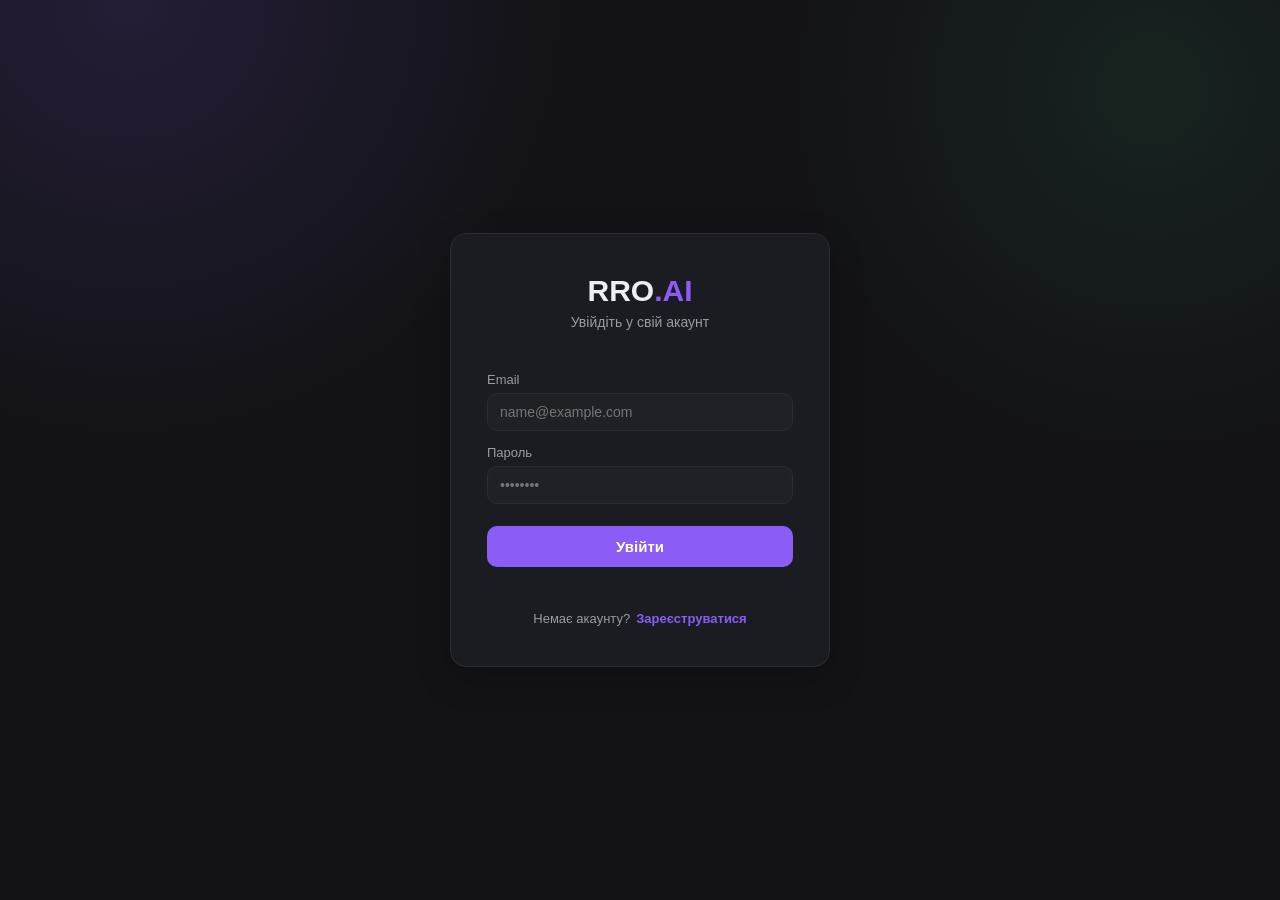
==== commit e4dd8dbc: "Update index.html" ====
--- a/index.html
+++ b/index.html
@@ -3,7 +3,7 @@
 <head>
   <meta charset="UTF-8">
   <meta name="viewport" content="width=device-width, initial-scale=1.0">
-  <title>BOLEST.AI — Підготовка до НМТ</title>
+  <title>RRO — Підготовка до НМТ</title>
   <link rel="stylesheet" href="style.css">
   <!-- Supabase SDK -->
   <script src="https://cdn.jsdelivr.net/npm/@supabase/supabase-js@2"></script>
@@ -26,7 +26,7 @@
   <div id="screen-auth" class="screen active">
     <div class="auth-container">
       <div class="auth-card">
-        <h1 class="auth-logo">BOLEST<span>.AI</span></h1>
+        <h1 class="auth-logo">RRO<span>.AI</span></h1>
         <p id="auth-mode-subtitle" class="auth-subtitle">Увійдіть у свій акаунт</p>
         
         <div class="auth-form">
@@ -86,7 +86,7 @@
       
       <!-- БОКОВА ПАНЕЛЬ -->
       <aside class="sidebar">
-        <div class="sidebar-logo">BOLEST<span>.AI</span></div>
+        <div class="sidebar-logo">RRO<span>.NMT</span></div>
         <nav class="sidebar-nav">
           <button class="nav-btn active" data-nav="dashboard">Головна</button>
           <button class="nav-btn" data-nav="analytics">Аналітика</button>
@@ -224,7 +224,7 @@
         <div id="view-about" class="content-view">
           <header class="content-header">
             <h1>Про проєкт</h1>
-            <p>Інформація про BOLEST.AI</p>
+            <p>Інформація про RRO</p>
           </header>
 
           <div class="card about-placeholder-card">
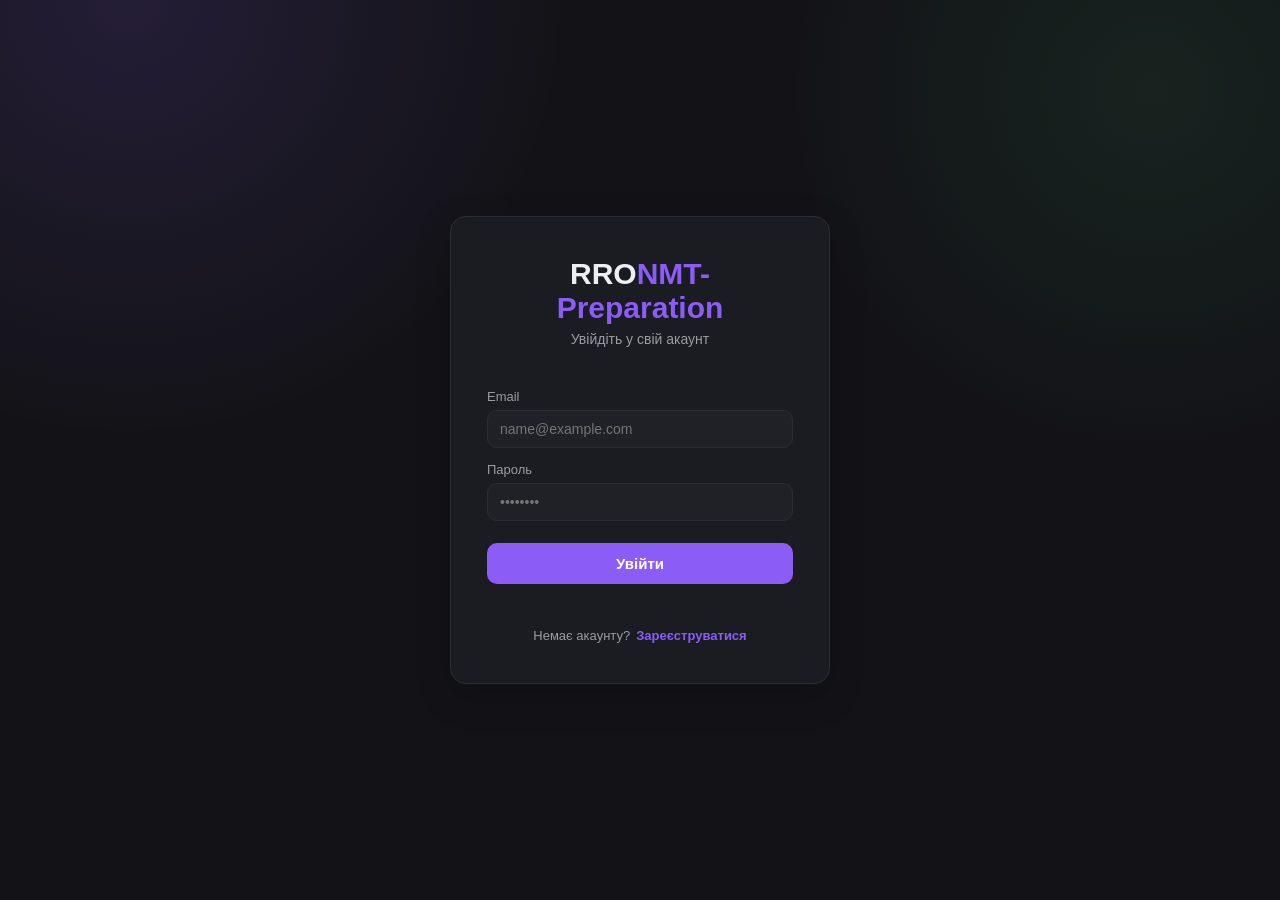
==== commit f42ffcd7: "Update index.html" ====
--- a/index.html
+++ b/index.html
@@ -26,7 +26,7 @@
   <div id="screen-auth" class="screen active">
     <div class="auth-container">
       <div class="auth-card">
-        <h1 class="auth-logo">RRO<span>.AI</span></h1>
+        <h1 class="auth-logo">RRO<span>NMT-Preparation</span></h1>
         <p id="auth-mode-subtitle" class="auth-subtitle">Увійдіть у свій акаунт</p>
         
         <div class="auth-form">
@@ -228,7 +228,9 @@
           </header>
 
           <div class="card about-placeholder-card">
-            <div class="about-placeholder"></div>
+            <div class="about-placeholder">  RRO, це проект що був створений однією людиною щоб служити мільйонам у підготовці до НМТ.
+                Усі ресурси абсолютно безкоштовні. 
+                Єдине про що творець (тобто я) дуже благає, то це про поширення цього сайту між своїми знайомими.</div>
           </div>
         </div>
 
